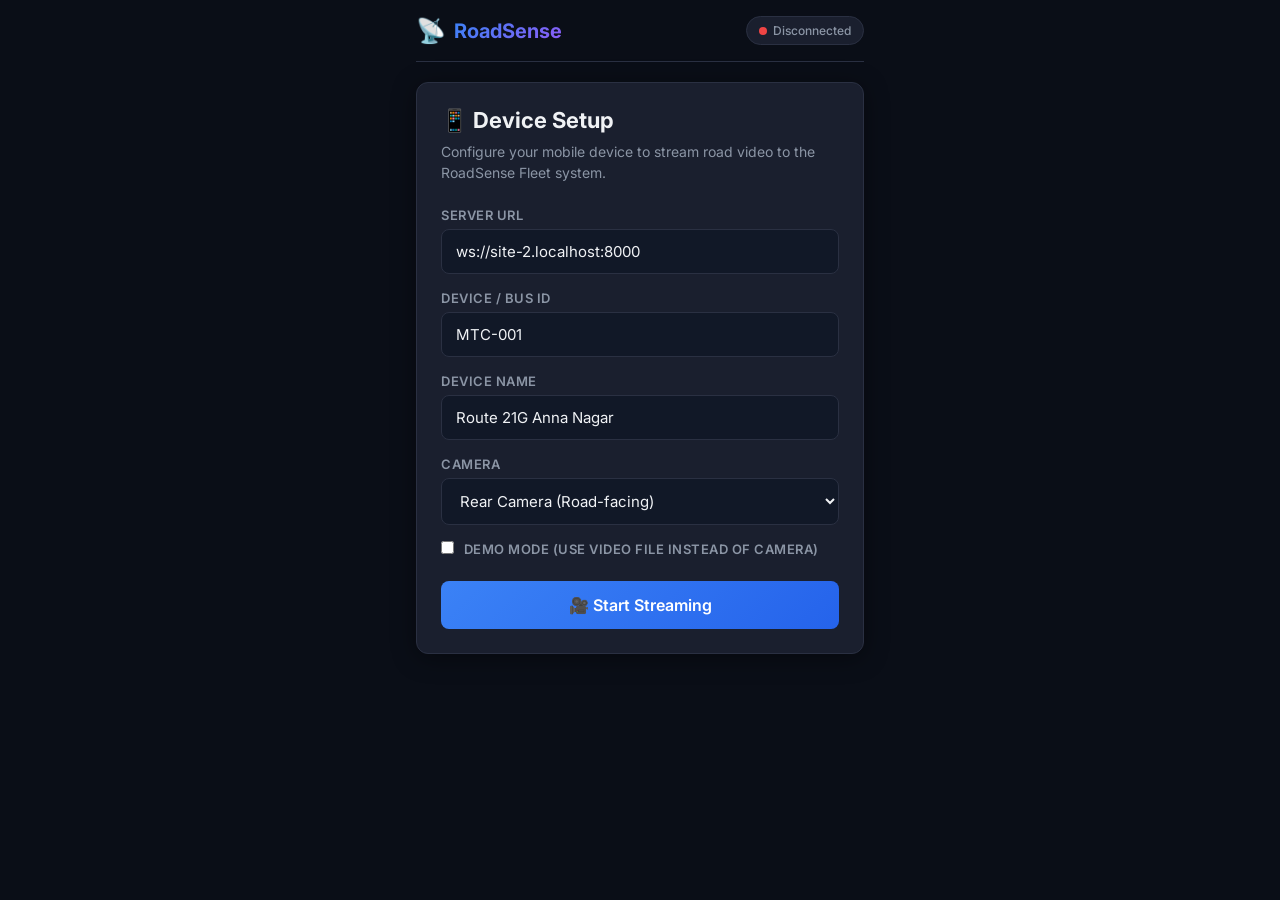
==== frontend-stream/index.html @ 41f5e2e6 "first push" ====
<!DOCTYPE html>
<html lang="en">
<head>
    <meta charset="UTF-8">
    <meta name="viewport" content="width=device-width, initial-scale=1.0, maximum-scale=1.0, user-scalable=no">
    <title>RoadSense Fleet — Mobile Stream</title>
    <meta name="description" content="Stream live road video from your mobile device to the RoadSense Fleet monitoring system">
    <link rel="preconnect" href="https://fonts.googleapis.com">
    <link href="https://fonts.googleapis.com/css2?family=Inter:wght@400;500;600;700&display=swap" rel="stylesheet">
    <link rel="stylesheet" href="style.css">
</head>
<body>
    <div class="app">
        <!-- Header -->
        <header class="header">
            <div class="header-brand">
                <span class="logo-icon">📡</span>
                <h1>RoadSense</h1>
            </div>
            <div class="connection-badge" id="connectionBadge">
                <span class="status-dot offline"></span>
                <span id="connectionText">Disconnected</span>
            </div>
        </header>

        <!-- Setup Panel (shown before streaming) -->
        <div class="setup-panel" id="setupPanel">
            <div class="setup-card">
                <h2>📱 Device Setup</h2>
                <p class="setup-desc">Configure your mobile device to stream road video to the RoadSense Fleet system.</p>

                <div class="form-group">
                    <label for="serverUrl">Server URL</label>
                    <input type="text" id="serverUrl" placeholder="ws://192.168.1.100:8000" value="">
                </div>

                <div class="form-group">
                    <label for="deviceId">Device / Bus ID</label>
                    <input type="text" id="deviceId" placeholder="e.g., MTC-001" value="MTC-001" maxlength="50">
                </div>

                <div class="form-group">
                    <label for="deviceName">Device Name</label>
                    <input type="text" id="deviceName" placeholder="e.g., Route 21G Anna Nagar" value="Route 21G Anna Nagar" maxlength="100">
                </div>

                <div class="form-group">
                    <label for="cameraSelect">Camera</label>
                    <select id="cameraSelect">
                        <option value="environment">Rear Camera (Road-facing)</option>
                        <option value="user">Front Camera</option>
                    </select>
                </div>

                <div class="form-group">
                    <label>
                        <input type="checkbox" id="demoMode"> 
                        Demo Mode (use video file instead of camera)
                    </label>
                    <input type="file" id="demoVideo" accept="video/*" style="display:none; margin-top: 8px;">
                </div>

                <button class="btn-primary" id="startBtn" onclick="startStreaming()">
                    🎥 Start Streaming
                </button>
            </div>
        </div>

        <!-- Streaming Panel (shown during streaming) -->
        <div class="stream-panel" id="streamPanel" style="display: none;">
            <!-- Camera Preview -->
            <div class="video-container">
                <video id="videoPreview" autoplay playsinline muted></video>
                <canvas id="captureCanvas" style="display: none;"></canvas>

                <!-- Overlay Info -->
                <div class="video-overlay-top">
                    <span class="overlay-badge" id="overlayDeviceId">MTC-001</span>
                    <span class="overlay-badge recording" id="overlayRecording">● REC</span>
                </div>
                <div class="video-overlay-bottom">
                    <span class="overlay-badge" id="overlayGps">📍 Acquiring GPS...</span>
                    <span class="overlay-badge" id="overlayFps">0 FPS</span>
                </div>
            </div>

            <!-- Status Cards -->
            <div class="status-grid">
                <div class="status-card">
                    <div class="status-label">Connection</div>
                    <div class="status-value" id="statusConnection">
                        <span class="status-dot offline"></span> Connecting...
                    </div>
                </div>
                <div class="status-card">
                    <div class="status-label">GPS</div>
                    <div class="status-value" id="statusGps">📍 Acquiring...</div>
                </div>
                <div class="status-card">
                    <div class="status-label">Frames Sent</div>
                    <div class="status-value" id="statusFrames">0</div>
                </div>
                <div class="status-card">
                    <div class="status-label">Streaming</div>
                    <div class="status-value" id="statusDuration">00:00</div>
                </div>
            </div>

            <!-- Latest Detection (if any) -->
            <div class="detection-card" id="detectionCard" style="display: none;">
                <h3>🔍 Latest Detection</h3>
                <div id="detectionInfo"></div>
            </div>

            <!-- Stop Button -->
            <button class="btn-danger" onclick="stopStreaming()">
                ⏹ Stop Streaming
            </button>
        </div>

        <!-- Error Toast -->
        <div class="toast" id="toast"></div>
    </div>

    <script src="stream-client.js"></script>
</body>
</html>
---- frontend-stream/style.css ----
/* RoadSense Fleet — Mobile Streaming UI */
/* Dark theme optimized for mobile use in vehicles */

:root {
    --bg-primary: #0a0e17;
    --bg-secondary: #111827;
    --bg-card: #1a1f2e;
    --bg-card-hover: #222840;
    --border: #2a3042;
    --text-primary: #f0f2f5;
    --text-secondary: #8b95a5;
    --text-muted: #5a6478;
    --accent: #3b82f6;
    --accent-glow: rgba(59, 130, 246, 0.3);
    --success: #10b981;
    --success-glow: rgba(16, 185, 129, 0.3);
    --danger: #ef4444;
    --danger-glow: rgba(239, 68, 68, 0.3);
    --warning: #f59e0b;
    --warning-glow: rgba(245, 158, 11, 0.3);
    --radius: 12px;
    --radius-sm: 8px;
    --shadow: 0 4px 24px rgba(0, 0, 0, 0.4);
    --font: 'Inter', -apple-system, BlinkMacSystemFont, sans-serif;
}

* {
    margin: 0;
    padding: 0;
    box-sizing: border-box;
}

body {
    font-family: var(--font);
    background: var(--bg-primary);
    color: var(--text-primary);
    min-height: 100vh;
    -webkit-font-smoothing: antialiased;
}

.app {
    max-width: 480px;
    margin: 0 auto;
    padding: 0 16px 32px;
}

/* Header */
.header {
    display: flex;
    justify-content: space-between;
    align-items: center;
    padding: 16px 0;
    border-bottom: 1px solid var(--border);
    margin-bottom: 20px;
}

.header-brand {
    display: flex;
    align-items: center;
    gap: 8px;
}

.logo-icon {
    font-size: 24px;
}

.header h1 {
    font-size: 20px;
    font-weight: 700;
    background: linear-gradient(135deg, var(--accent), #8b5cf6);
    -webkit-background-clip: text;
    -webkit-text-fill-color: transparent;
}

.connection-badge {
    display: flex;
    align-items: center;
    gap: 6px;
    padding: 6px 12px;
    background: var(--bg-card);
    border: 1px solid var(--border);
    border-radius: 20px;
    font-size: 12px;
    font-weight: 500;
    color: var(--text-secondary);
}

.status-dot {
    width: 8px;
    height: 8px;
    border-radius: 50%;
    display: inline-block;
}

.status-dot.online {
    background: var(--success);
    box-shadow: 0 0 8px var(--success-glow);
    animation: pulse 2s infinite;
}

.status-dot.offline {
    background: var(--danger);
}

.status-dot.connecting {
    background: var(--warning);
    animation: pulse 1s infinite;
}

@keyframes pulse {
    0%, 100% { opacity: 1; }
    50% { opacity: 0.5; }
}

/* Setup Panel */
.setup-card {
    background: var(--bg-card);
    border: 1px solid var(--border);
    border-radius: var(--radius);
    padding: 24px;
    box-shadow: var(--shadow);
}

.setup-card h2 {
    font-size: 22px;
    margin-bottom: 8px;
}

.setup-desc {
    color: var(--text-secondary);
    font-size: 14px;
    margin-bottom: 24px;
    line-height: 1.5;
}

.form-group {
    margin-bottom: 16px;
}

.form-group label {
    display: block;
    font-size: 13px;
    font-weight: 600;
    color: var(--text-secondary);
    margin-bottom: 6px;
    text-transform: uppercase;
    letter-spacing: 0.5px;
}

.form-group input[type="text"],
.form-group select {
    width: 100%;
    padding: 12px 14px;
    background: var(--bg-secondary);
    border: 1px solid var(--border);
    border-radius: var(--radius-sm);
    color: var(--text-primary);
    font-family: var(--font);
    font-size: 15px;
    outline: none;
    transition: border-color 0.2s, box-shadow 0.2s;
}

.form-group input:focus,
.form-group select:focus {
    border-color: var(--accent);
    box-shadow: 0 0 0 3px var(--accent-glow);
}

.form-group input[type="checkbox"] {
    margin-right: 6px;
    accent-color: var(--accent);
}

/* Buttons */
.btn-primary {
    width: 100%;
    padding: 14px;
    background: linear-gradient(135deg, var(--accent), #2563eb);
    color: white;
    border: none;
    border-radius: var(--radius-sm);
    font-family: var(--font);
    font-size: 16px;
    font-weight: 600;
    cursor: pointer;
    transition: transform 0.15s, box-shadow 0.15s;
    margin-top: 8px;
}

.btn-primary:hover {
    transform: translateY(-1px);
    box-shadow: 0 4px 16px var(--accent-glow);
}

.btn-primary:active {
    transform: scale(0.98);
}

.btn-danger {
    width: 100%;
    padding: 14px;
    background: linear-gradient(135deg, var(--danger), #dc2626);
    color: white;
    border: none;
    border-radius: var(--radius-sm);
    font-family: var(--font);
    font-size: 16px;
    font-weight: 600;
    cursor: pointer;
    transition: transform 0.15s;
    margin-top: 16px;
}

.btn-danger:active {
    transform: scale(0.98);
}

/* Video Container */
.video-container {
    position: relative;
    width: 100%;
    aspect-ratio: 16/9;
    background: #000;
    border-radius: var(--radius);
    overflow: hidden;
    margin-bottom: 16px;
    border: 1px solid var(--border);
}

.video-container video {
    width: 100%;
    height: 100%;
    object-fit: cover;
}

.video-overlay-top,
.video-overlay-bottom {
    position: absolute;
    left: 0;
    right: 0;
    display: flex;
    justify-content: space-between;
    align-items: center;
    padding: 8px 12px;
    pointer-events: none;
}

.video-overlay-top {
    top: 0;
    background: linear-gradient(180deg, rgba(0,0,0,0.6), transparent);
}

.video-overlay-bottom {
    bottom: 0;
    background: linear-gradient(0deg, rgba(0,0,0,0.6), transparent);
}

.overlay-badge {
    padding: 4px 10px;
    background: rgba(0, 0, 0, 0.5);
    backdrop-filter: blur(8px);
    border-radius: 6px;
    font-size: 11px;
    font-weight: 600;
    color: #fff;
}

.overlay-badge.recording {
    color: var(--danger);
    animation: pulse 1.5s infinite;
}

/* Status Grid */
.status-grid {
    display: grid;
    grid-template-columns: 1fr 1fr;
    gap: 10px;
    margin-bottom: 16px;
}

.status-card {
    background: var(--bg-card);
    border: 1px solid var(--border);
    border-radius: var(--radius-sm);
    padding: 12px;
}

.status-label {
    font-size: 11px;
    font-weight: 600;
    color: var(--text-muted);
    text-transform: uppercase;
    letter-spacing: 0.5px;
    margin-bottom: 4px;
}

.status-value {
    font-size: 14px;
    font-weight: 600;
    color: var(--text-primary);
    display: flex;
    align-items: center;
    gap: 6px;
}

/* Detection Card */
.detection-card {
    background: var(--bg-card);
    border: 1px solid var(--warning);
    border-radius: var(--radius);
    padding: 16px;
    margin-bottom: 16px;
    animation: slideIn 0.3s ease;
}

.detection-card h3 {
    font-size: 14px;
    margin-bottom: 8px;
    color: var(--warning);
}

@keyframes slideIn {
    from { opacity: 0; transform: translateY(-10px); }
    to { opacity: 1; transform: translateY(0); }
}

/* Toast */
.toast {
    position: fixed;
    bottom: 20px;
    left: 50%;
    transform: translateX(-50%) translateY(100px);
    background: var(--bg-card);
    border: 1px solid var(--border);
    border-radius: var(--radius-sm);
    padding: 12px 20px;
    font-size: 14px;
    color: var(--text-primary);
    box-shadow: var(--shadow);
    transition: transform 0.3s ease;
    z-index: 1000;
    max-width: 90%;
    text-align: center;
}

.toast.show {
    transform: translateX(-50%) translateY(0);
}

.toast.error {
    border-color: var(--danger);
}

.toast.success {
    border-color: var(--success);
}
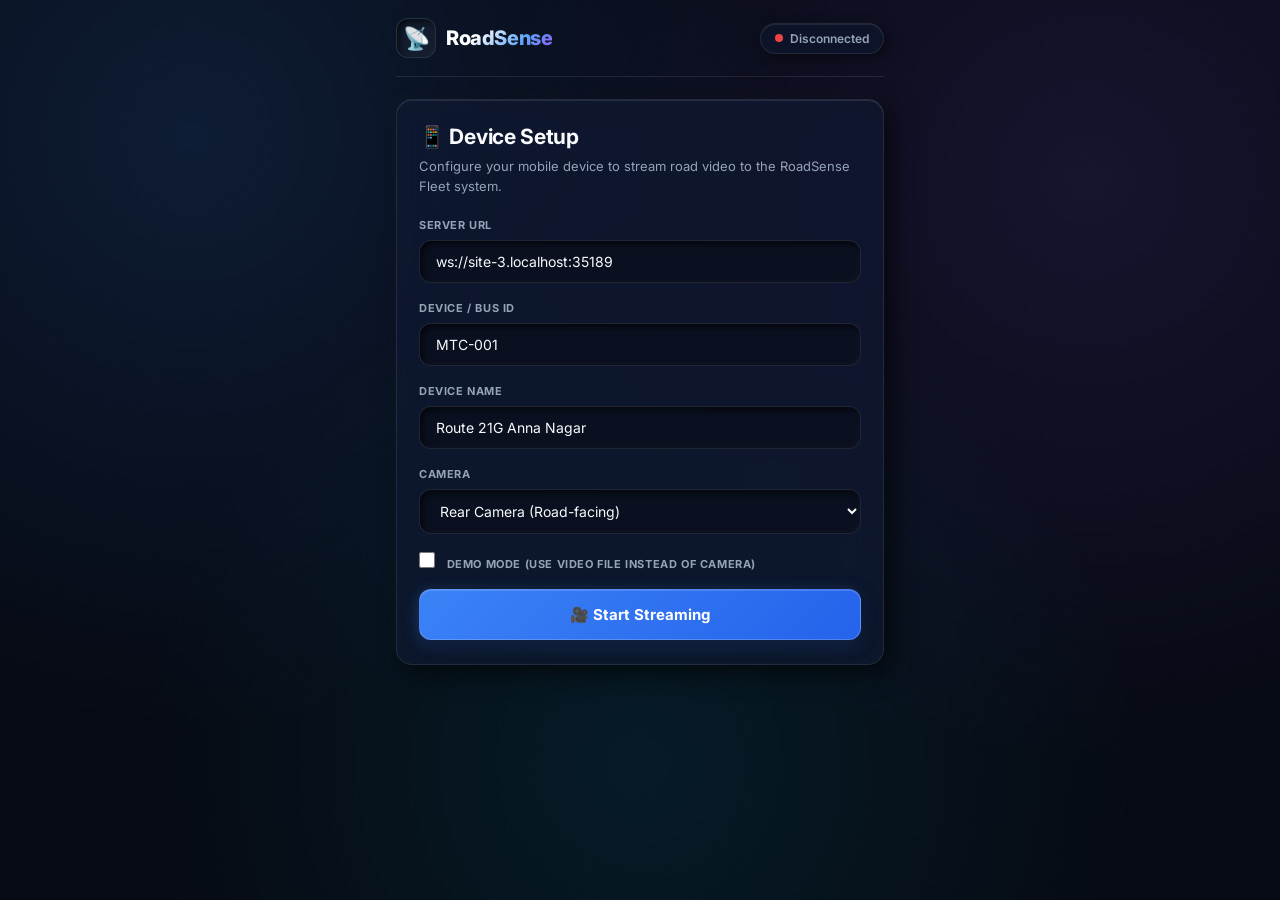
==== commit 7a6b8f0b: "Demo Push" ====
--- a/frontend-stream/index.html
+++ b/frontend-stream/index.html
@@ -31,7 +31,7 @@
 
                 <div class="form-group">
                     <label for="serverUrl">Server URL</label>
-                    <input type="text" id="serverUrl" placeholder="ws://192.168.1.100:8000" value="">
+                    <input type="text" id="serverUrl" placeholder="Auto-detected from current URL" value="">
                 </div>
 
                 <div class="form-group">
--- a/frontend-stream/style.css
+++ b/frontend-stream/style.css
@@ -1,27 +1,48 @@
-/* RoadSense Fleet — Mobile Streaming UI */
-/* Dark theme optimized for mobile use in vehicles */
+/* ═══════════════════════════════════════════════════════════
+   RoadSense Fleet — Mobile Streaming UI
+   Glassmorphism + Neumorphism for In-Vehicle Mobile Experience
+   ═══════════════════════════════════════════════════════════ */
 
 :root {
-    --bg-primary: #0a0e17;
-    --bg-secondary: #111827;
-    --bg-card: #1a1f2e;
-    --bg-card-hover: #222840;
-    --border: #2a3042;
-    --text-primary: #f0f2f5;
-    --text-secondary: #8b95a5;
-    --text-muted: #5a6478;
+    --bg-base: #060a13;
+    --bg-primary: #0a0f1d;
+    --bg-secondary: #10172a;
+
+    /* Glassmorphic Tokens */
+    --glass-bg: rgba(15, 23, 42, 0.72);
+    --glass-card: rgba(16, 24, 46, 0.75);
+    --glass-border: rgba(255, 255, 255, 0.09);
+    --glass-border-light: rgba(255, 255, 255, 0.16);
+    --glass-blur: blur(16px) saturate(180%);
+
+    /* Neumorphic Shadows */
+    --neu-raised: 8px 8px 24px rgba(0, 0, 0, 0.6), -4px -4px 16px rgba(255, 255, 255, 0.025), inset 0 1px 0 rgba(255, 255, 255, 0.1);
+    --neu-raised-sm: 4px 4px 14px rgba(0, 0, 0, 0.45), -2px -2px 8px rgba(255, 255, 255, 0.02), inset 0 1px 0 rgba(255, 255, 255, 0.08);
+    --neu-inset: inset 3px 3px 7px rgba(0, 0, 0, 0.6), inset -2px -2px 6px rgba(255, 255, 255, 0.03);
+    --neu-btn: 4px 4px 14px rgba(0, 0, 0, 0.5), -2px -2px 8px rgba(255, 255, 255, 0.035), inset 0 1px 0 rgba(255, 255, 255, 0.14);
+    --neu-btn-pressed: inset 2px 2px 6px rgba(0, 0, 0, 0.7), inset -1px -1px 3px rgba(255, 255, 255, 0.03);
+
+    /* Accents */
+    --text-primary: #f8fafc;
+    --text-secondary: #94a3b8;
+    --text-muted: #64748b;
     --accent: #3b82f6;
-    --accent-glow: rgba(59, 130, 246, 0.3);
+    --accent-light: #60a5fa;
+    --accent-glow: rgba(59, 130, 246, 0.35);
     --success: #10b981;
-    --success-glow: rgba(16, 185, 129, 0.3);
+    --success-glow: rgba(16, 185, 129, 0.35);
     --danger: #ef4444;
-    --danger-glow: rgba(239, 68, 68, 0.3);
+    --danger-glow: rgba(239, 68, 68, 0.35);
     --warning: #f59e0b;
-    --warning-glow: rgba(245, 158, 11, 0.3);
-    --radius: 12px;
-    --radius-sm: 8px;
-    --shadow: 0 4px 24px rgba(0, 0, 0, 0.4);
-    --font: 'Inter', -apple-system, BlinkMacSystemFont, sans-serif;
+    --warning-glow: rgba(245, 158, 11, 0.35);
+    --purple: #8b5cf6;
+
+    --radius: 16px;
+    --radius-sm: 12px;
+    --radius-xs: 8px;
+    --radius-pill: 9999px;
+    --font: 'Inter', -apple-system, BlinkMacSystemFont, 'Segoe UI', Roboto, sans-serif;
+    --transition: 0.2s cubic-bezier(0.4, 0, 0.2, 1);
 }
 
 * {
@@ -32,16 +53,23 @@
 
 body {
     font-family: var(--font);
-    background: var(--bg-primary);
+    background-color: var(--bg-base);
+    background-image: 
+        radial-gradient(circle at 15% 15%, rgba(59, 130, 246, 0.15) 0%, transparent 45%),
+        radial-gradient(circle at 85% 20%, rgba(139, 92, 246, 0.12) 0%, transparent 45%),
+        radial-gradient(circle at 50% 85%, rgba(6, 182, 212, 0.10) 0%, transparent 50%);
+    background-attachment: fixed;
     color: var(--text-primary);
     min-height: 100vh;
     -webkit-font-smoothing: antialiased;
+    overflow-x: hidden;
 }
 
 .app {
-    max-width: 480px;
+    max-width: 520px;
     margin: 0 auto;
-    padding: 0 16px 32px;
+    padding: 0 16px 36px;
+    width: 100%;
 }
 
 /* Header */
@@ -49,40 +77,52 @@
     display: flex;
     justify-content: space-between;
     align-items: center;
-    padding: 16px 0;
-    border-bottom: 1px solid var(--border);
-    margin-bottom: 20px;
+    padding: 18px 0;
+    border-bottom: 1px solid var(--glass-border);
+    margin-bottom: 22px;
 }
 
 .header-brand {
     display: flex;
     align-items: center;
-    gap: 8px;
+    gap: 10px;
 }
 
 .logo-icon {
-    font-size: 24px;
+    font-size: 22px;
+    width: 40px;
+    height: 40px;
+    border-radius: var(--radius-sm);
+    display: inline-flex;
+    align-items: center;
+    justify-content: center;
+    background: rgba(255, 255, 255, 0.04);
+    box-shadow: var(--neu-inset);
+    border: 1px solid var(--glass-border);
 }
 
 .header h1 {
     font-size: 20px;
-    font-weight: 700;
-    background: linear-gradient(135deg, var(--accent), #8b5cf6);
+    font-weight: 800;
+    background: linear-gradient(135deg, #ffffff 30%, var(--accent-light) 70%, var(--purple) 100%);
     -webkit-background-clip: text;
     -webkit-text-fill-color: transparent;
+    letter-spacing: -0.4px;
 }
 
 .connection-badge {
     display: flex;
     align-items: center;
-    gap: 6px;
-    padding: 6px 12px;
-    background: var(--bg-card);
-    border: 1px solid var(--border);
-    border-radius: 20px;
+    gap: 7px;
+    padding: 7px 14px;
+    background: var(--glass-bg);
+    backdrop-filter: var(--glass-blur);
+    border: 1px solid var(--glass-border);
+    border-radius: var(--radius-pill);
     font-size: 12px;
-    font-weight: 500;
+    font-weight: 600;
     color: var(--text-secondary);
+    box-shadow: var(--neu-raised-sm);
 }
 
 .status-dot {
@@ -90,12 +130,13 @@
     height: 8px;
     border-radius: 50%;
     display: inline-block;
+    flex-shrink: 0;
 }
 
 .status-dot.online {
     background: var(--success);
     box-shadow: 0 0 8px var(--success-glow);
-    animation: pulse 2s infinite;
+    animation: dotPulse 2s infinite;
 }
 
 .status-dot.offline {
@@ -104,116 +145,135 @@
 
 .status-dot.connecting {
     background: var(--warning);
-    animation: pulse 1s infinite;
-}
-
-@keyframes pulse {
-    0%, 100% { opacity: 1; }
-    50% { opacity: 0.5; }
-}
-
-/* Setup Panel */
+    animation: dotPulse 1s infinite;
+}
+
+@keyframes dotPulse {
+    0%, 100% { opacity: 1; transform: scale(1); }
+    50% { opacity: 0.5; transform: scale(0.9); }
+}
+
+/* Setup Card */
 .setup-card {
-    background: var(--bg-card);
-    border: 1px solid var(--border);
+    background: var(--glass-card);
+    backdrop-filter: var(--glass-blur);
+    -webkit-backdrop-filter: var(--glass-blur);
+    border: 1px solid var(--glass-border);
     border-radius: var(--radius);
-    padding: 24px;
-    box-shadow: var(--shadow);
+    padding: 24px 22px;
+    box-shadow: var(--neu-raised);
 }
 
 .setup-card h2 {
-    font-size: 22px;
+    font-size: 21px;
+    font-weight: 700;
     margin-bottom: 8px;
+    letter-spacing: -0.3px;
 }
 
 .setup-desc {
     color: var(--text-secondary);
-    font-size: 14px;
-    margin-bottom: 24px;
+    font-size: 13px;
+    margin-bottom: 22px;
     line-height: 1.5;
 }
 
 .form-group {
-    margin-bottom: 16px;
+    margin-bottom: 18px;
 }
 
 .form-group label {
     display: block;
-    font-size: 13px;
-    font-weight: 600;
+    font-size: 11px;
+    font-weight: 700;
     color: var(--text-secondary);
-    margin-bottom: 6px;
+    margin-bottom: 8px;
     text-transform: uppercase;
-    letter-spacing: 0.5px;
+    letter-spacing: 0.6px;
 }
 
 .form-group input[type="text"],
 .form-group select {
     width: 100%;
-    padding: 12px 14px;
-    background: var(--bg-secondary);
-    border: 1px solid var(--border);
+    padding: 12px 16px;
+    background: rgba(10, 15, 28, 0.7);
+    border: 1px solid var(--glass-border);
     border-radius: var(--radius-sm);
     color: var(--text-primary);
     font-family: var(--font);
-    font-size: 15px;
+    font-size: 14px;
     outline: none;
-    transition: border-color 0.2s, box-shadow 0.2s;
-}
-
-.form-group input:focus,
+    box-shadow: var(--neu-inset);
+    transition: all var(--transition);
+}
+
+.form-group input[type="text"]:focus,
 .form-group select:focus {
     border-color: var(--accent);
-    box-shadow: 0 0 0 3px var(--accent-glow);
+    box-shadow: var(--neu-inset), 0 0 0 2px var(--accent-glow);
 }
 
 .form-group input[type="checkbox"] {
-    margin-right: 6px;
+    margin-right: 8px;
     accent-color: var(--accent);
+    width: 16px;
+    height: 16px;
 }
 
 /* Buttons */
 .btn-primary {
     width: 100%;
-    padding: 14px;
-    background: linear-gradient(135deg, var(--accent), #2563eb);
+    padding: 15px;
+    background: linear-gradient(135deg, #3b82f6, #2563eb);
     color: white;
-    border: none;
+    border: 1px solid rgba(255, 255, 255, 0.18);
     border-radius: var(--radius-sm);
     font-family: var(--font);
-    font-size: 16px;
-    font-weight: 600;
+    font-size: 15px;
+    font-weight: 700;
     cursor: pointer;
-    transition: transform 0.15s, box-shadow 0.15s;
-    margin-top: 8px;
+    box-shadow: var(--neu-btn), 0 4px 16px var(--accent-glow);
+    transition: all var(--transition);
+    margin-top: 10px;
+    display: flex;
+    align-items: center;
+    justify-content: center;
+    gap: 8px;
 }
 
 .btn-primary:hover {
-    transform: translateY(-1px);
-    box-shadow: 0 4px 16px var(--accent-glow);
+    transform: translateY(-2px);
+    box-shadow: var(--neu-raised), 0 6px 20px var(--accent-glow);
 }
 
 .btn-primary:active {
-    transform: scale(0.98);
+    transform: translateY(0);
+    box-shadow: var(--neu-btn-pressed);
 }
 
 .btn-danger {
     width: 100%;
-    padding: 14px;
-    background: linear-gradient(135deg, var(--danger), #dc2626);
+    padding: 15px;
+    background: linear-gradient(135deg, #ef4444, #dc2626);
     color: white;
-    border: none;
+    border: 1px solid rgba(255, 255, 255, 0.18);
     border-radius: var(--radius-sm);
     font-family: var(--font);
-    font-size: 16px;
-    font-weight: 600;
+    font-size: 15px;
+    font-weight: 700;
     cursor: pointer;
-    transition: transform 0.15s;
-    margin-top: 16px;
+    box-shadow: var(--neu-btn), 0 4px 16px var(--danger-glow);
+    transition: all var(--transition);
+    margin-top: 18px;
+    display: flex;
+    align-items: center;
+    justify-content: center;
+    gap: 8px;
 }
 
 .btn-danger:active {
-    transform: scale(0.98);
+    transform: translateY(0);
+    box-shadow: var(--neu-btn-pressed);
 }
 
 /* Video Container */
@@ -221,11 +281,12 @@
     position: relative;
     width: 100%;
     aspect-ratio: 16/9;
-    background: #000;
+    background: #020408;
     border-radius: var(--radius);
     overflow: hidden;
-    margin-bottom: 16px;
-    border: 1px solid var(--border);
+    margin-bottom: 18px;
+    border: 1px solid var(--glass-border);
+    box-shadow: var(--neu-raised);
 }
 
 .video-container video {
@@ -242,103 +303,115 @@
     display: flex;
     justify-content: space-between;
     align-items: center;
-    padding: 8px 12px;
+    padding: 10px 14px;
     pointer-events: none;
 }
 
 .video-overlay-top {
     top: 0;
-    background: linear-gradient(180deg, rgba(0,0,0,0.6), transparent);
+    background: linear-gradient(180deg, rgba(0, 0, 0, 0.7), transparent);
 }
 
 .video-overlay-bottom {
     bottom: 0;
-    background: linear-gradient(0deg, rgba(0,0,0,0.6), transparent);
+    background: linear-gradient(0deg, rgba(0, 0, 0, 0.7), transparent);
 }
 
 .overlay-badge {
-    padding: 4px 10px;
-    background: rgba(0, 0, 0, 0.5);
-    backdrop-filter: blur(8px);
-    border-radius: 6px;
+    padding: 5px 11px;
+    background: rgba(10, 15, 28, 0.65);
+    backdrop-filter: blur(10px);
+    border: 1px solid var(--glass-border);
+    border-radius: var(--radius-pill);
     font-size: 11px;
     font-weight: 600;
     color: #fff;
+    box-shadow: var(--neu-raised-sm);
 }
 
 .overlay-badge.recording {
-    color: var(--danger);
-    animation: pulse 1.5s infinite;
+    color: #fca5a5;
+    background: rgba(239, 68, 68, 0.25);
+    border-color: rgba(239, 68, 68, 0.4);
+    animation: dotPulse 1.5s infinite;
 }
 
 /* Status Grid */
 .status-grid {
     display: grid;
     grid-template-columns: 1fr 1fr;
-    gap: 10px;
-    margin-bottom: 16px;
+    gap: 12px;
+    margin-bottom: 18px;
 }
 
 .status-card {
-    background: var(--bg-card);
-    border: 1px solid var(--border);
-    border-radius: var(--radius-sm);
-    padding: 12px;
+    background: var(--glass-card);
+    backdrop-filter: var(--glass-blur);
+    border: 1px solid var(--glass-border);
+    border-radius: var(--radius-sm);
+    padding: 14px 16px;
+    box-shadow: var(--neu-raised-sm);
 }
 
 .status-label {
-    font-size: 11px;
-    font-weight: 600;
+    font-size: 10px;
+    font-weight: 700;
     color: var(--text-muted);
     text-transform: uppercase;
-    letter-spacing: 0.5px;
-    margin-bottom: 4px;
+    letter-spacing: 0.6px;
+    margin-bottom: 6px;
 }
 
 .status-value {
     font-size: 14px;
-    font-weight: 600;
+    font-weight: 700;
     color: var(--text-primary);
     display: flex;
     align-items: center;
     gap: 6px;
+    font-variant-numeric: tabular-nums;
 }
 
 /* Detection Card */
 .detection-card {
-    background: var(--bg-card);
-    border: 1px solid var(--warning);
+    background: var(--glass-card);
+    backdrop-filter: var(--glass-blur);
+    border: 1px solid rgba(245, 158, 11, 0.4);
     border-radius: var(--radius);
-    padding: 16px;
-    margin-bottom: 16px;
+    padding: 18px;
+    margin-bottom: 18px;
+    box-shadow: var(--neu-raised);
     animation: slideIn 0.3s ease;
 }
 
 .detection-card h3 {
     font-size: 14px;
-    margin-bottom: 8px;
-    color: var(--warning);
+    font-weight: 700;
+    margin-bottom: 10px;
+    color: #fcd34d;
 }
 
 @keyframes slideIn {
-    from { opacity: 0; transform: translateY(-10px); }
+    from { opacity: 0; transform: translateY(-8px); }
     to { opacity: 1; transform: translateY(0); }
 }
 
 /* Toast */
 .toast {
     position: fixed;
-    bottom: 20px;
+    bottom: 24px;
     left: 50%;
     transform: translateX(-50%) translateY(100px);
-    background: var(--bg-card);
-    border: 1px solid var(--border);
-    border-radius: var(--radius-sm);
-    padding: 12px 20px;
-    font-size: 14px;
+    background: rgba(15, 23, 42, 0.96);
+    backdrop-filter: var(--glass-blur);
+    border: 1px solid var(--glass-border-light);
+    border-radius: var(--radius-sm);
+    padding: 14px 22px;
+    font-size: 13px;
+    font-weight: 600;
     color: var(--text-primary);
-    box-shadow: var(--shadow);
-    transition: transform 0.3s ease;
+    box-shadow: var(--neu-raised);
+    transition: transform 0.3s cubic-bezier(0.16, 1, 0.3, 1);
     z-index: 1000;
     max-width: 90%;
     text-align: center;
@@ -350,8 +423,29 @@
 
 .toast.error {
     border-color: var(--danger);
+    color: #fca5a5;
 }
 
 .toast.success {
     border-color: var(--success);
-}
+    color: #86efac;
+}
+
+/* Mobile Responsiveness for Stream UI */
+@media (max-width: 480px) {
+    .app {
+        padding: 0 12px 28px;
+    }
+
+    .setup-card {
+        padding: 20px 16px;
+    }
+
+    .status-grid {
+        gap: 8px;
+    }
+
+    .status-card {
+        padding: 12px 14px;
+    }
+}
